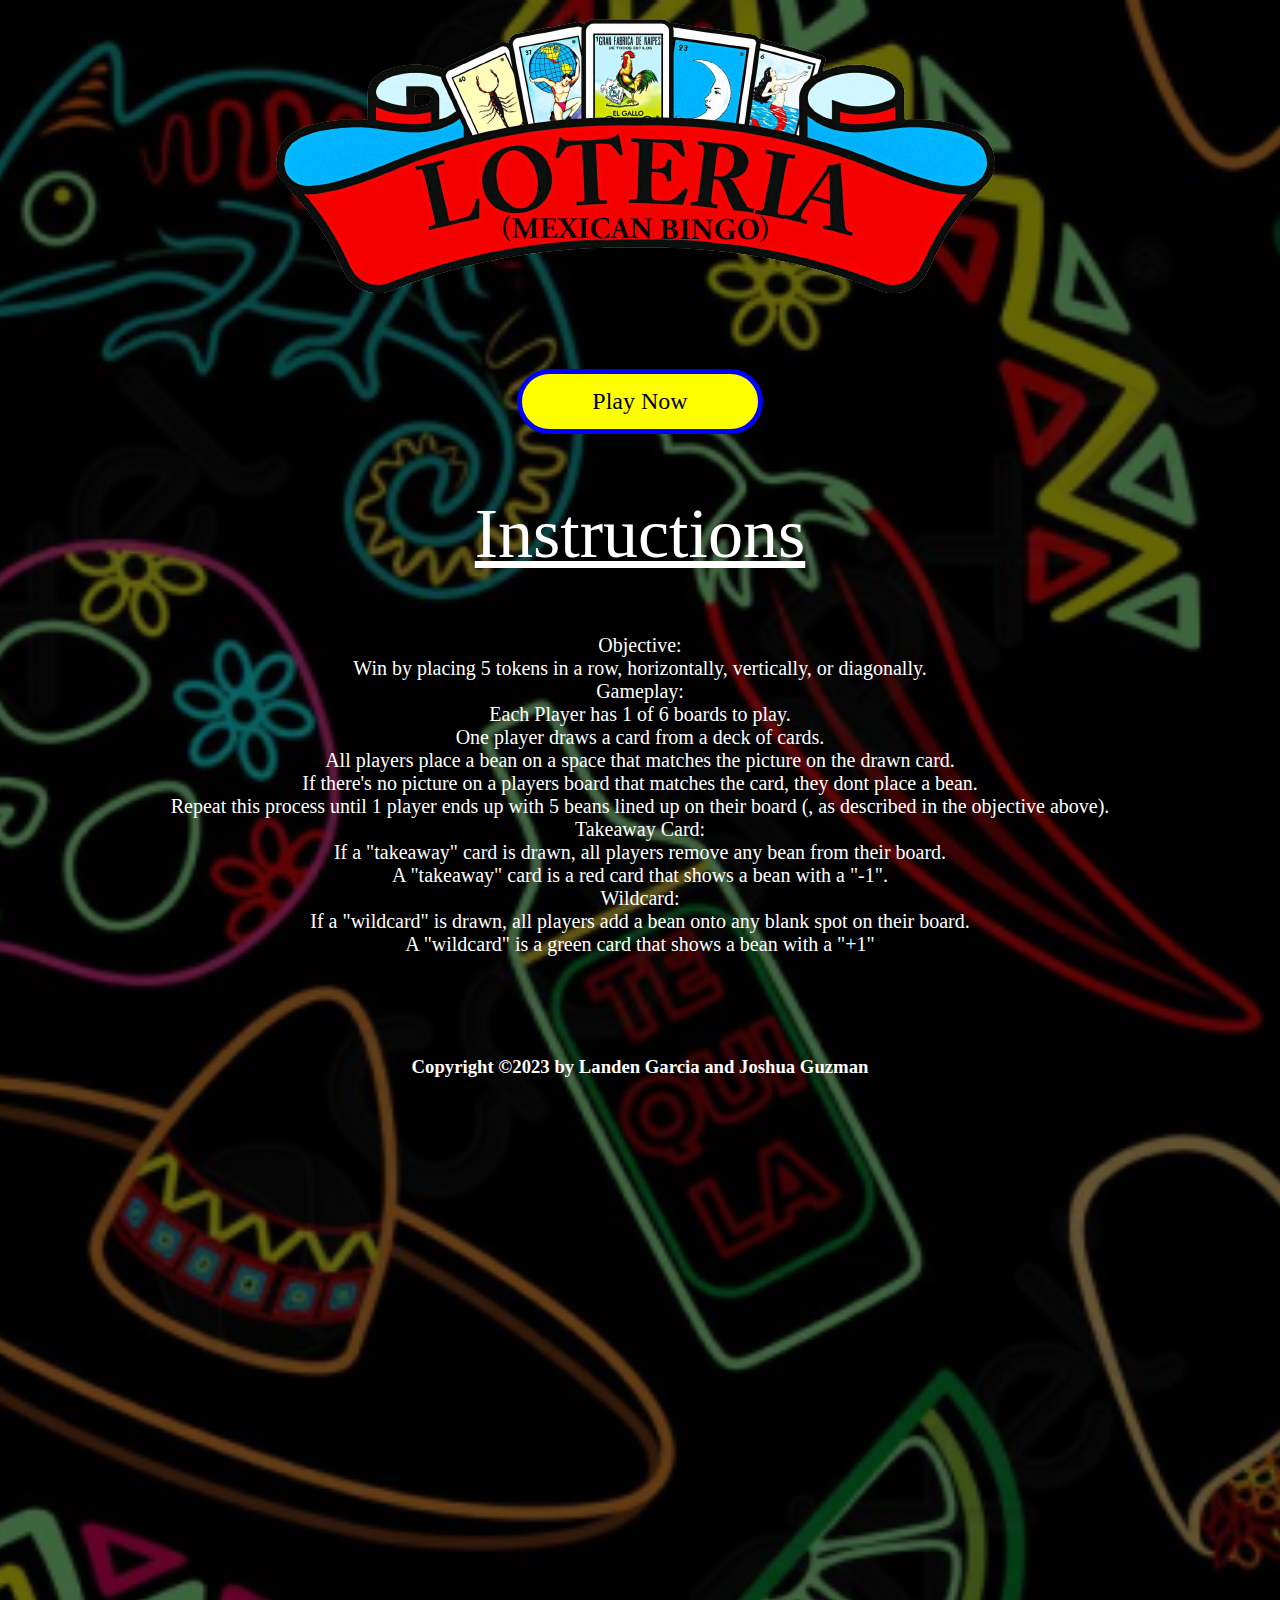
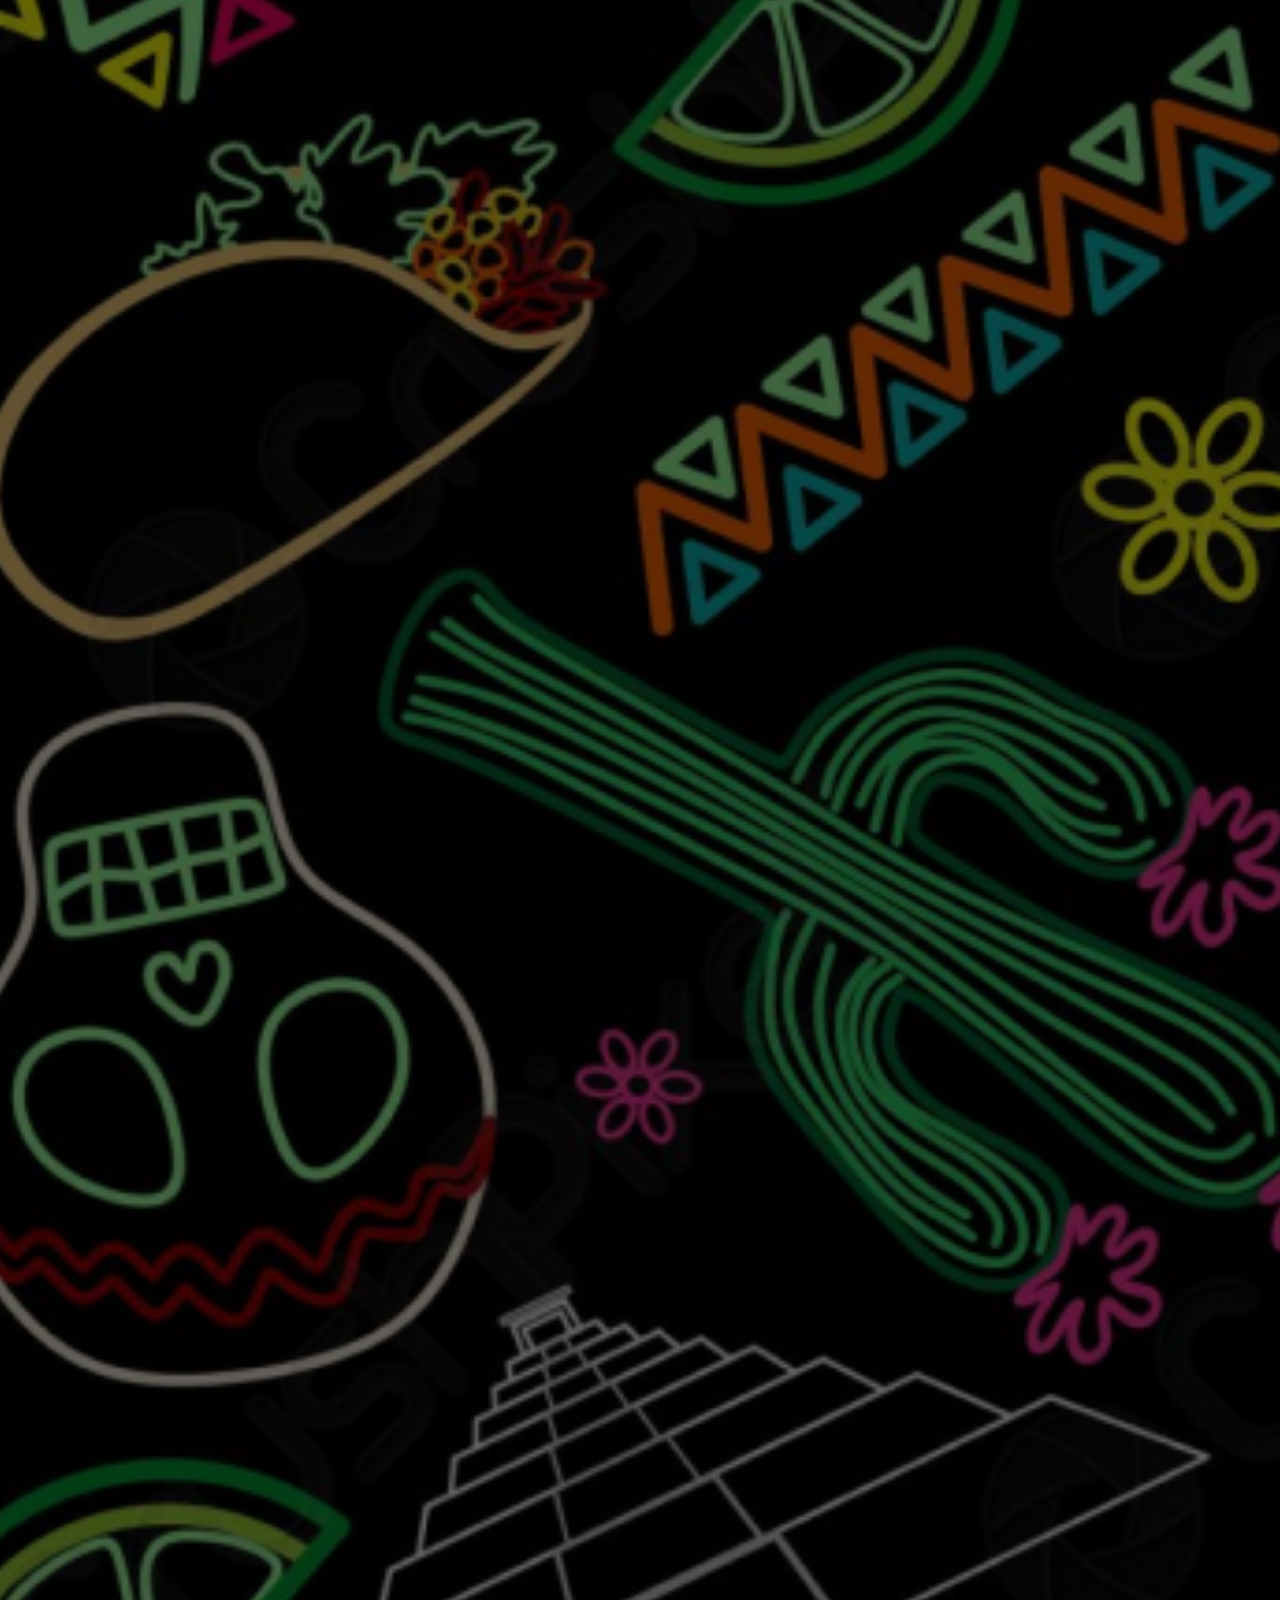
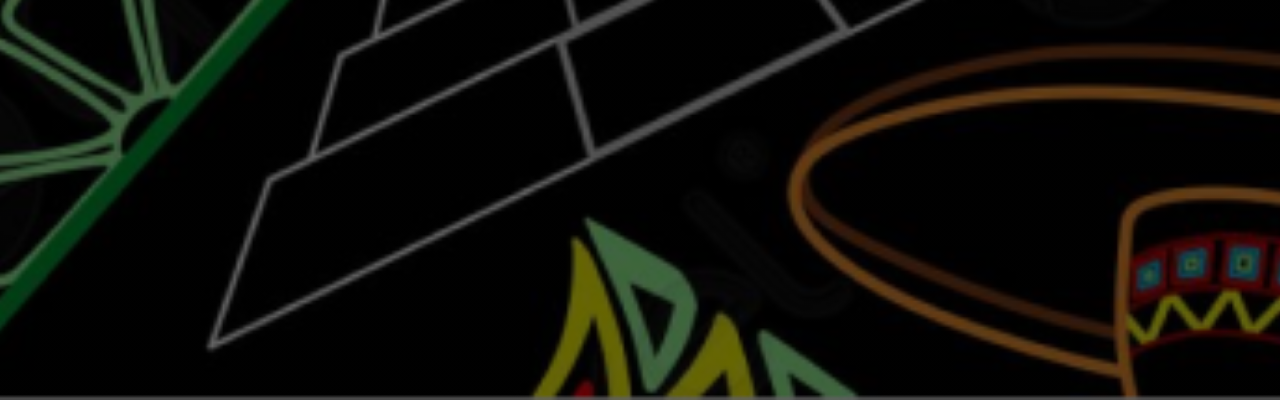
==== index.html @ bf4d7c87 "Code" ====
<!DOCTYPE html>
<html lang="en">
<head>
    <meta charset="UTF-8">
    <meta http-equiv="X-UA-Compatible" content="IE=edge">
    <meta name="viewport" content="width=device-width, initial-scale=1.0">
    <link rel ="stylesheet" href="styles.css">
    <title>Loteria</title>
</head>
<body>
    <div class="hero">
        <div class="logo">
            <a href="index.html">
            <img src="images/logo.png">
            </a>
        </div>
        <div class="content">
            <a href="boards.html">Play Now</a>
            <h2>Instructions</h2>
            <li class="titles">Objective:</li>
            <li>Win by placing 5 tokens in a row, horizontally, vertically, or diagonally.</li>
            <li class="titles">Gameplay:</li>
            <li>Each Player has 1 of 6 boards to play.</li>
            <li>One player draws a card from a deck of cards.</li>
            <li>All players place a bean on a space that matches the picture on the drawn card.</li>
            <li>If there's no picture on a players board that matches the card, they dont place a bean.</li>
            <li>Repeat this process until 1 player ends up with 5 beans lined up on their board (, as described in the objective above).</li>
            <li class="titles">Takeaway Card:</li>
            <li>If a "takeaway" card is drawn, all players remove any bean from their board.</li>
            <li>A "takeaway" card is a red card that shows a bean with a "-1".</li>
            <li class="titles">Wildcard:</li>
            <li>If a "wildcard" is drawn, all players add a bean onto any blank spot on their board.</li>
            <li>A "wildcard" is a green card that shows a bean with a "+1"</li>
            <h3>Copyright ©2023 by Landen Garcia and Joshua Guzman</h3>
        </div>
    </div>
    
</body>
</html>
---- styles.css ----
*{
    margin: 0;
    padding: 0;
    box-sizing: border-box;
}
.hero{
    width: 100%;
    height: 400vh;
    background-image: linear-gradient(rgba(0,0,0,0.6),rgba(0,0,0,0.6)), url(images/background.PNG);
    background-size: cover;
    background-position: center;
    position: relative;
}
.logo{
    text-align: center;
}
.content{
    text-align: center;
}
.content a{
    text-decoration: none;
    display: inline-block;
    color: black;
    font-size: 24px;
    border: 5px solid blue;
    background-color: yellow;
    padding:14px 70px;
    border-radius: 50px;
    margin-top: 50px;
    transition: 0.5s;
}
.content a:hover{
    -webkit-text-stroke:2px #fff;
    background-color: red;
    color: transparent;
}
.content h2{
    margin: 60px;
    font-size: 70px;
    color: #fff;
    font-weight: 100;
    text-decoration: underline;
}
.content h3{
    margin: 100px;
    color: #fff;
}
.content li{
    margin: 0 auto;
    text-align: center;
    justify-content: center;
    font-size: 20px;
    color: #fff;
}
::-webkit-scrollbar{
    width: 15px;
}
::-webkit-scrollbar-track{
    background: #d1e5ff;
}
::-webkit-scrollbar-thumb{
    background: linear-gradient(#3df014, #ee0a3f);
    border-radius: 10px;
}
.content2 li{
    margin: 0 auto;
    text-align: center;
    justify-content: center;
    font-size: 40px;
    color: #fff;
    text-decoration: none;
    list-style: none;
}
.titles{
    list-style: none;
    text-decoration: none;
    font-size: 20px;
    color: #fff;
}
.boards{
    display: flex;
    flex-wrap: wrap;
    justify-content: space-evenly;
    
}
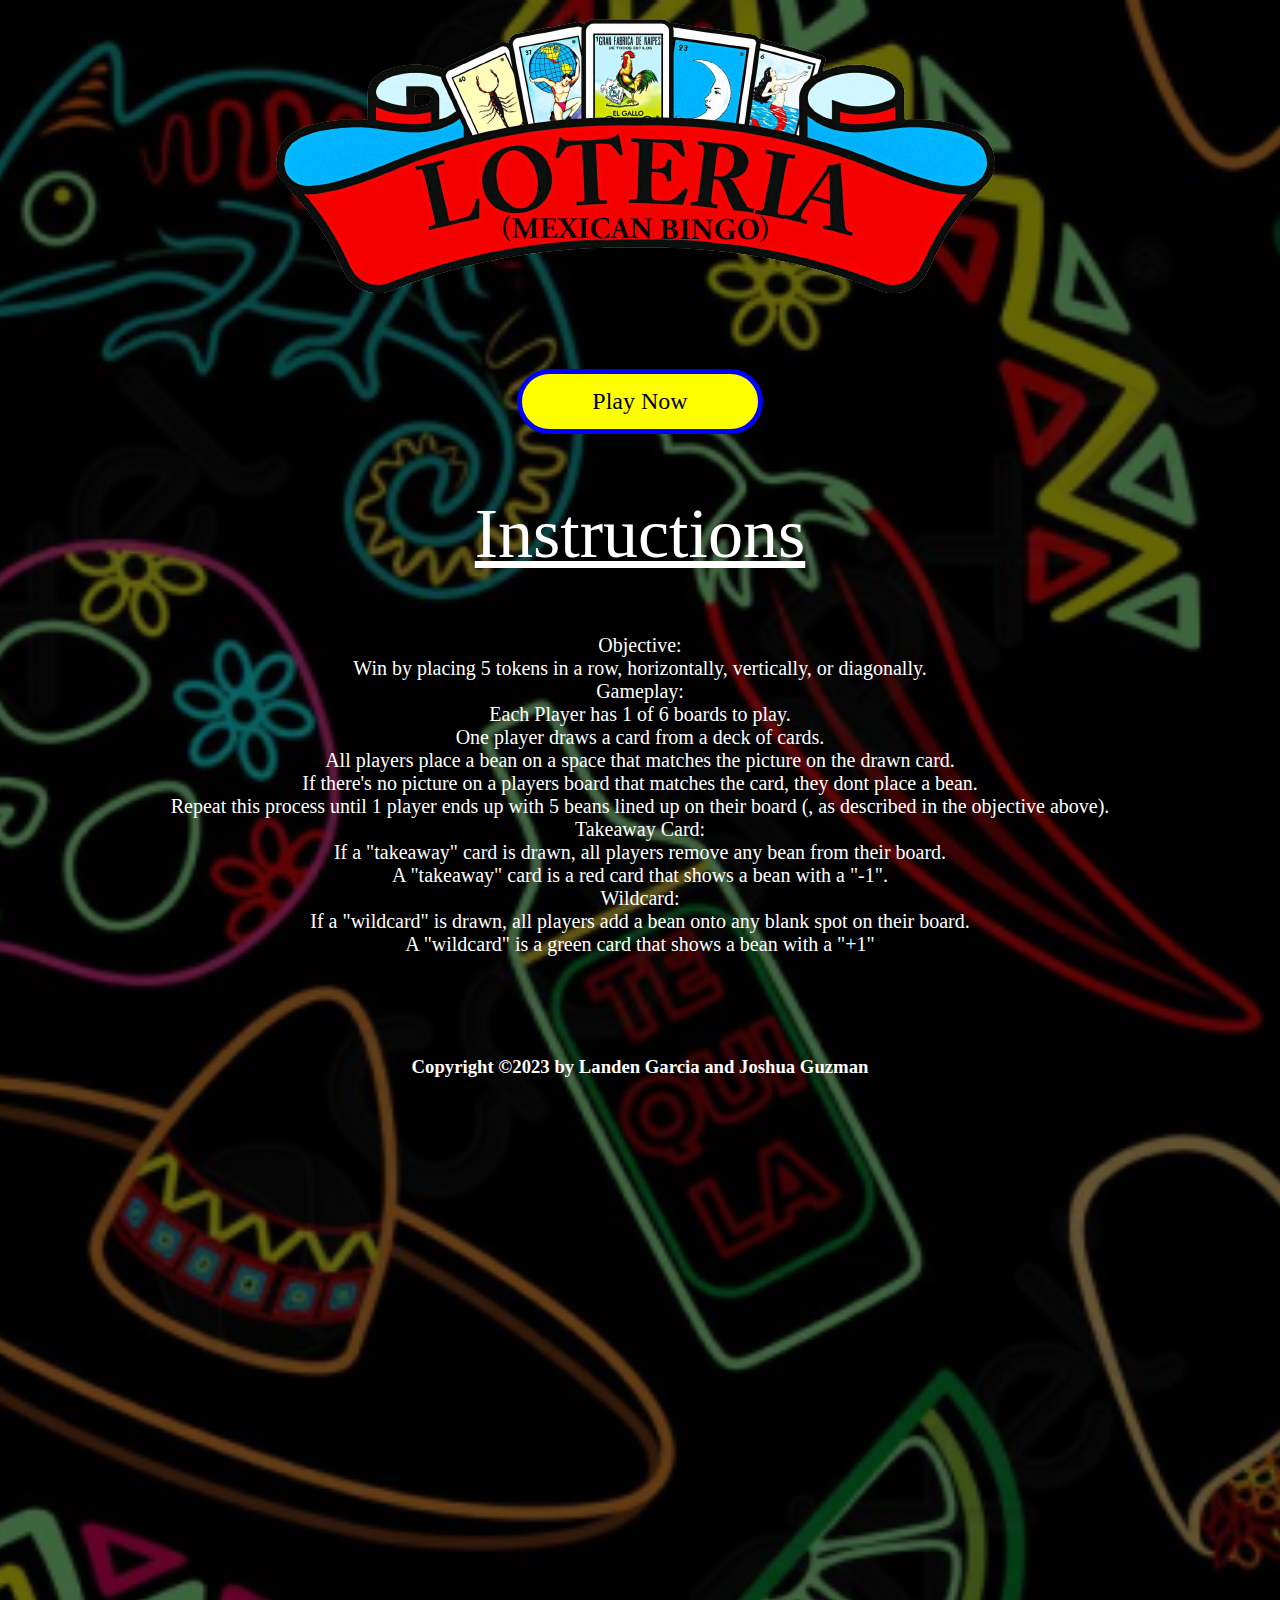
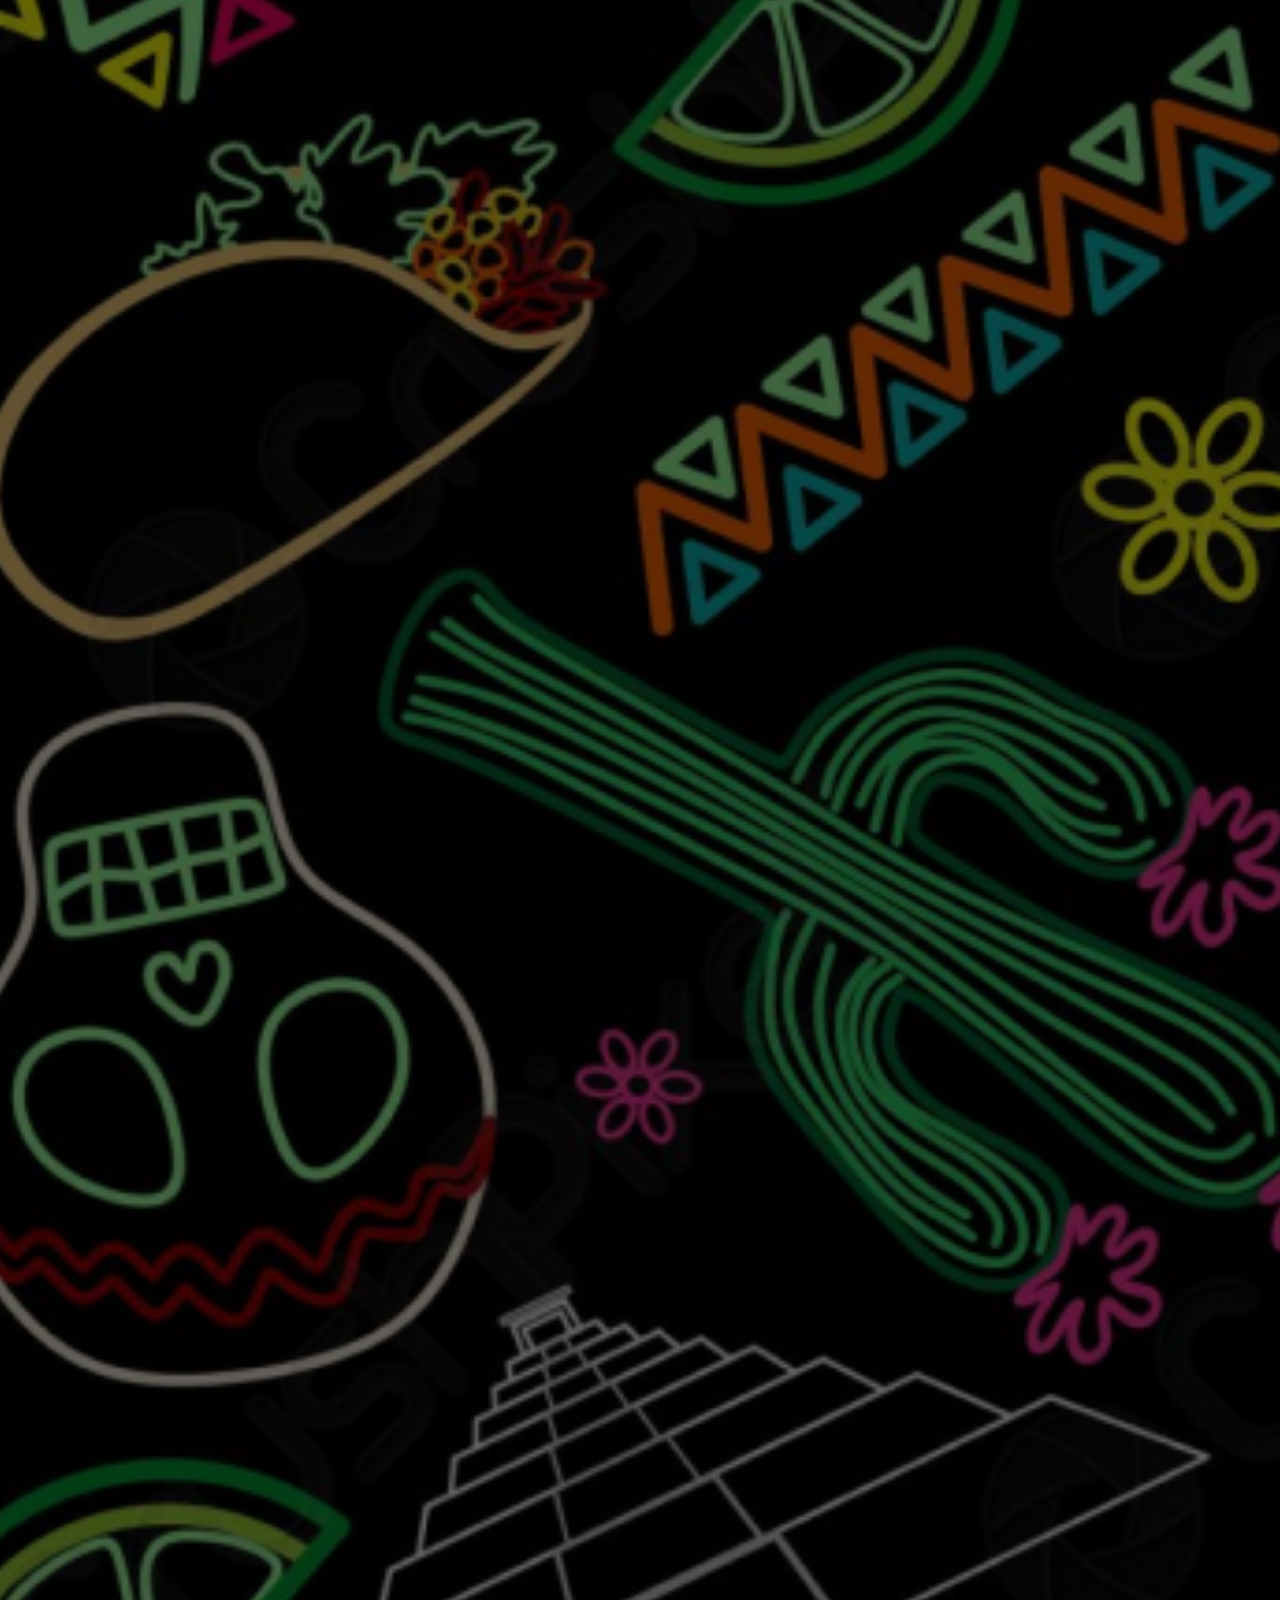
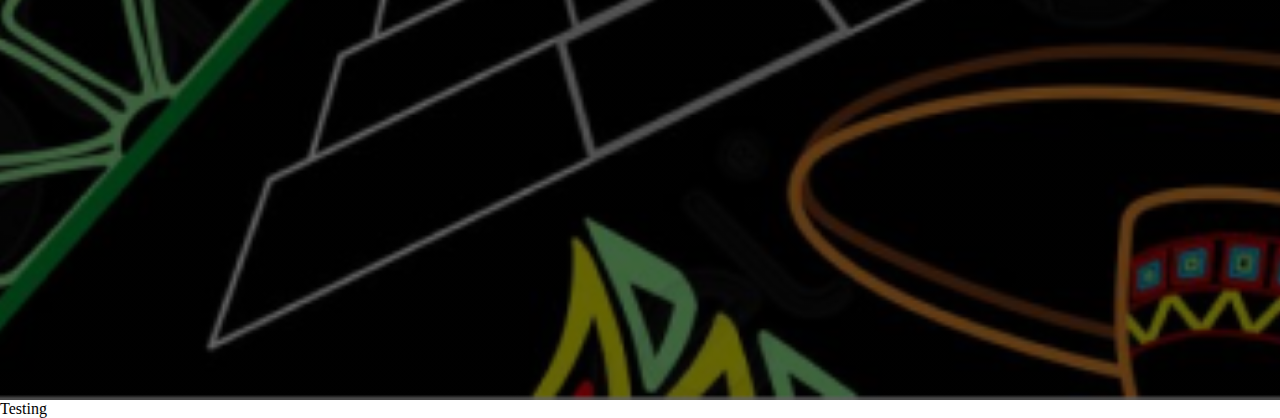
==== commit 1c111d00: "Testing" ====
--- a/index.html
+++ b/index.html
@@ -36,4 +36,6 @@
     </div>
     
 </body>
-</html>+</html>
+
+Testing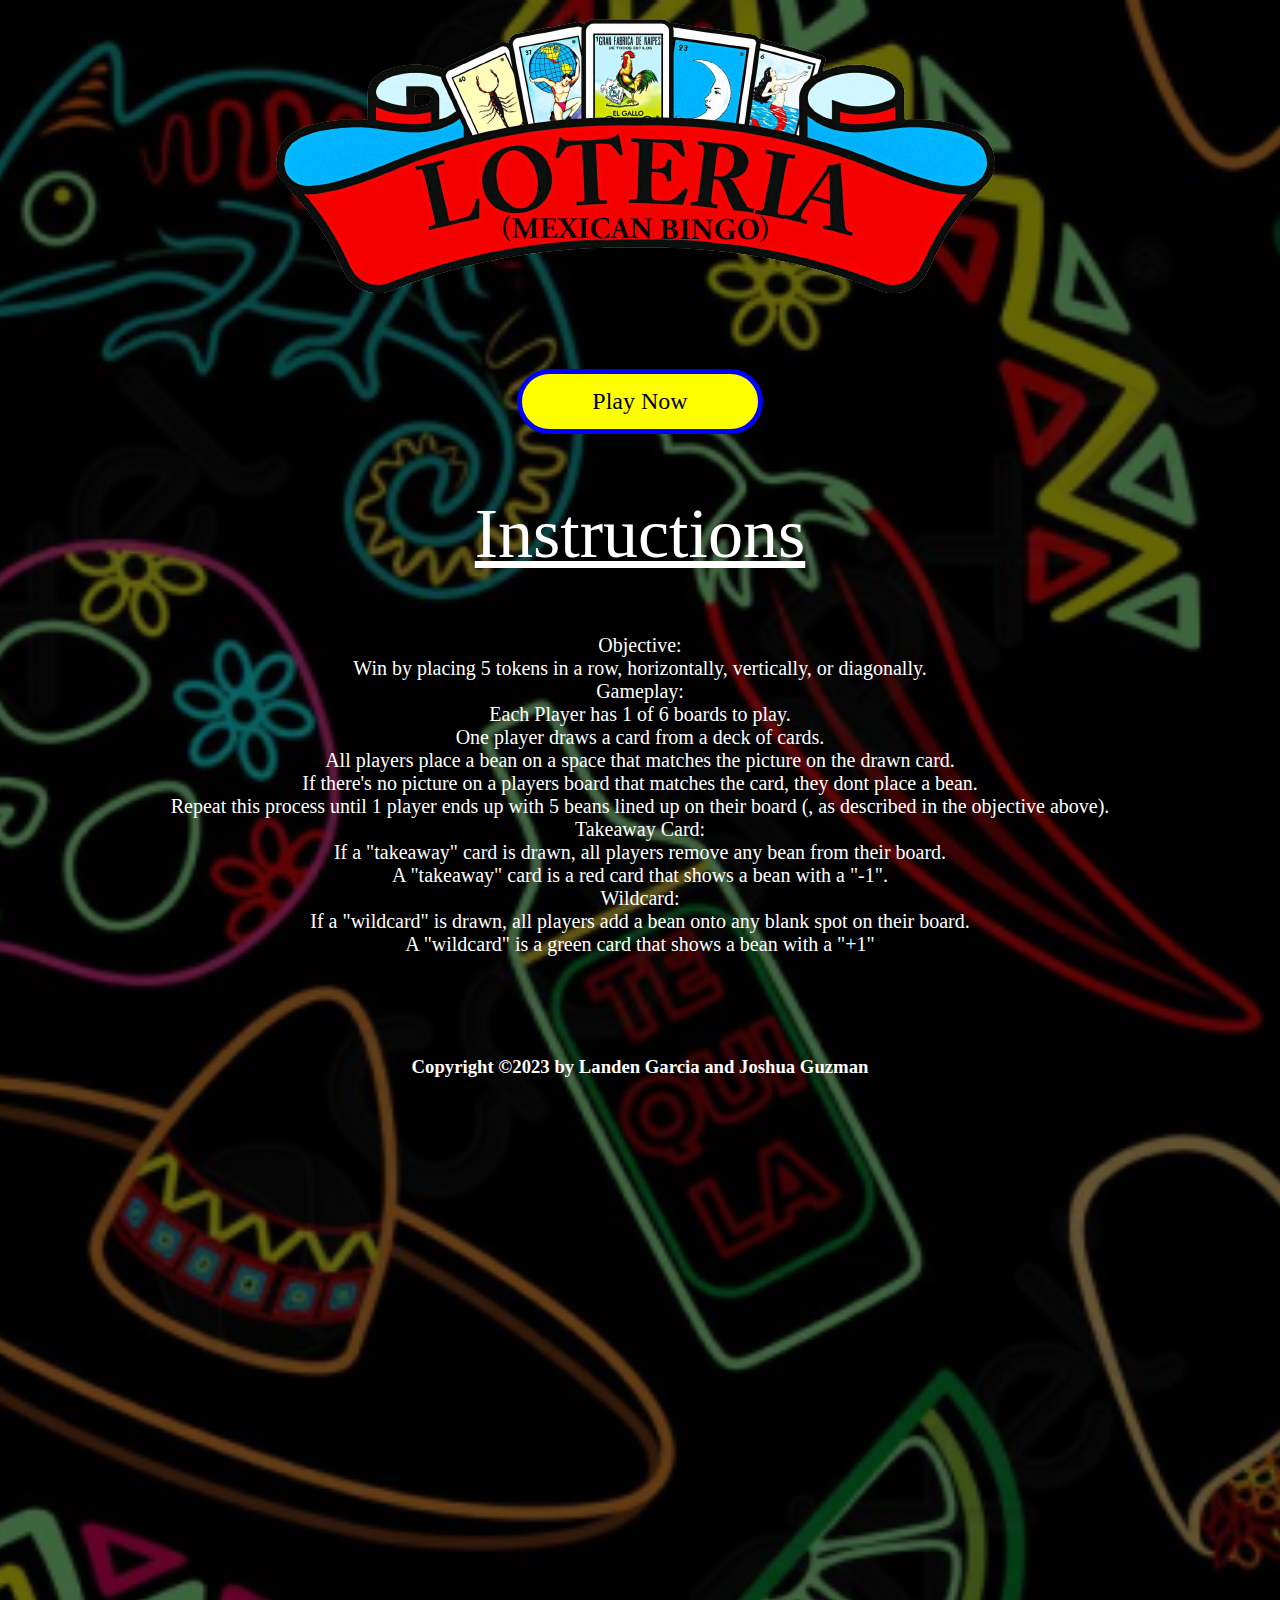
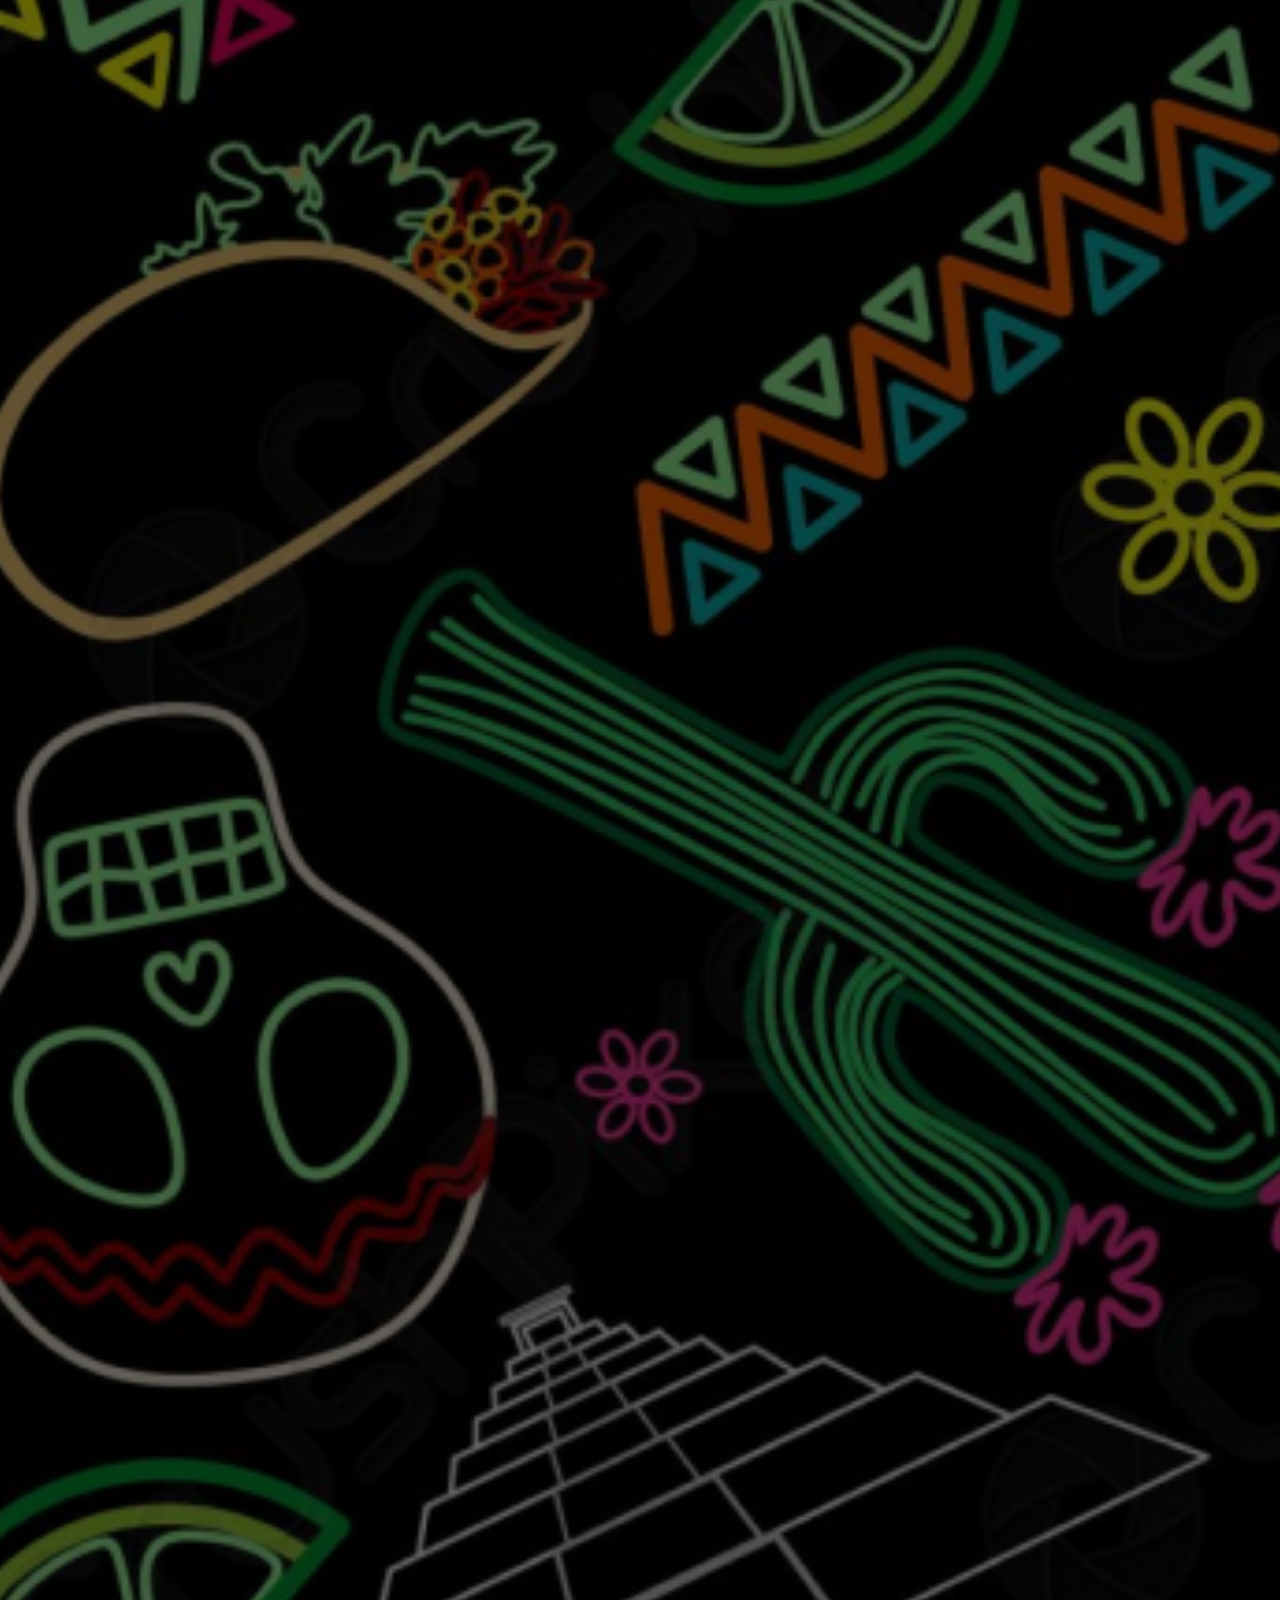
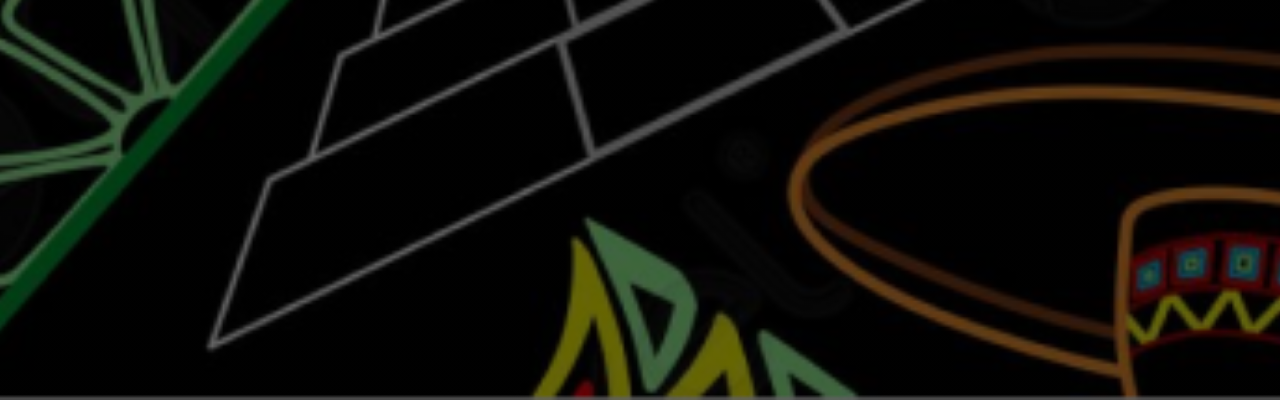
==== commit d040032a: "Undid "Testing"" ====
--- a/index.html
+++ b/index.html
@@ -36,6 +36,4 @@
     </div>
     
 </body>
-</html>
-
-Testing+</html>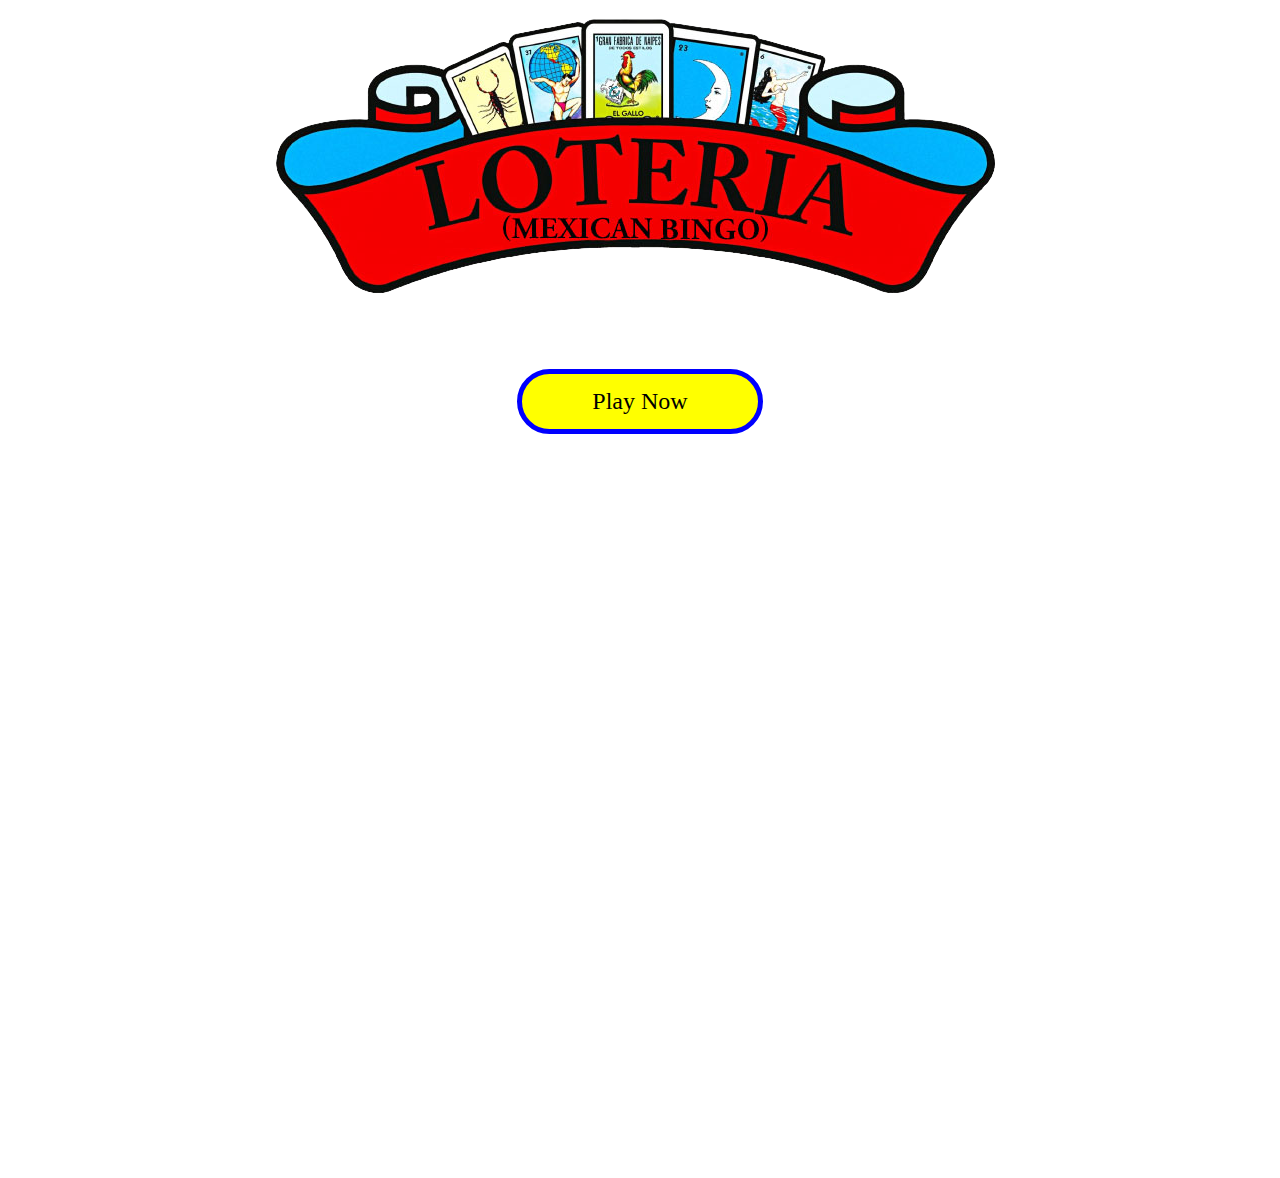
==== commit e1ed5ed0: "Update to Index.html" ====
--- a/index.html
+++ b/index.html
@@ -8,7 +8,7 @@
     <title>Loteria</title>
 </head>
 <body>
-    <div class="hero">
+    <div class="hero2">
         <div class="logo">
             <a href="index.html">
             <img src="images/logo.png">
@@ -31,9 +31,9 @@
             <li class="titles">Wildcard:</li>
             <li>If a "wildcard" is drawn, all players add a bean onto any blank spot on their board.</li>
             <li>A "wildcard" is a green card that shows a bean with a "+1"</li>
-            <h3>Copyright ©2023 by Landen Garcia and Joshua Guzman</h3>
+            <h3>Copyright ©2023 by Joshua Guzman and Landen Garcia</h3>
         </div>
     </div>
-    
+    <script src="script.js"></script>
 </body>
-</html>+</html>
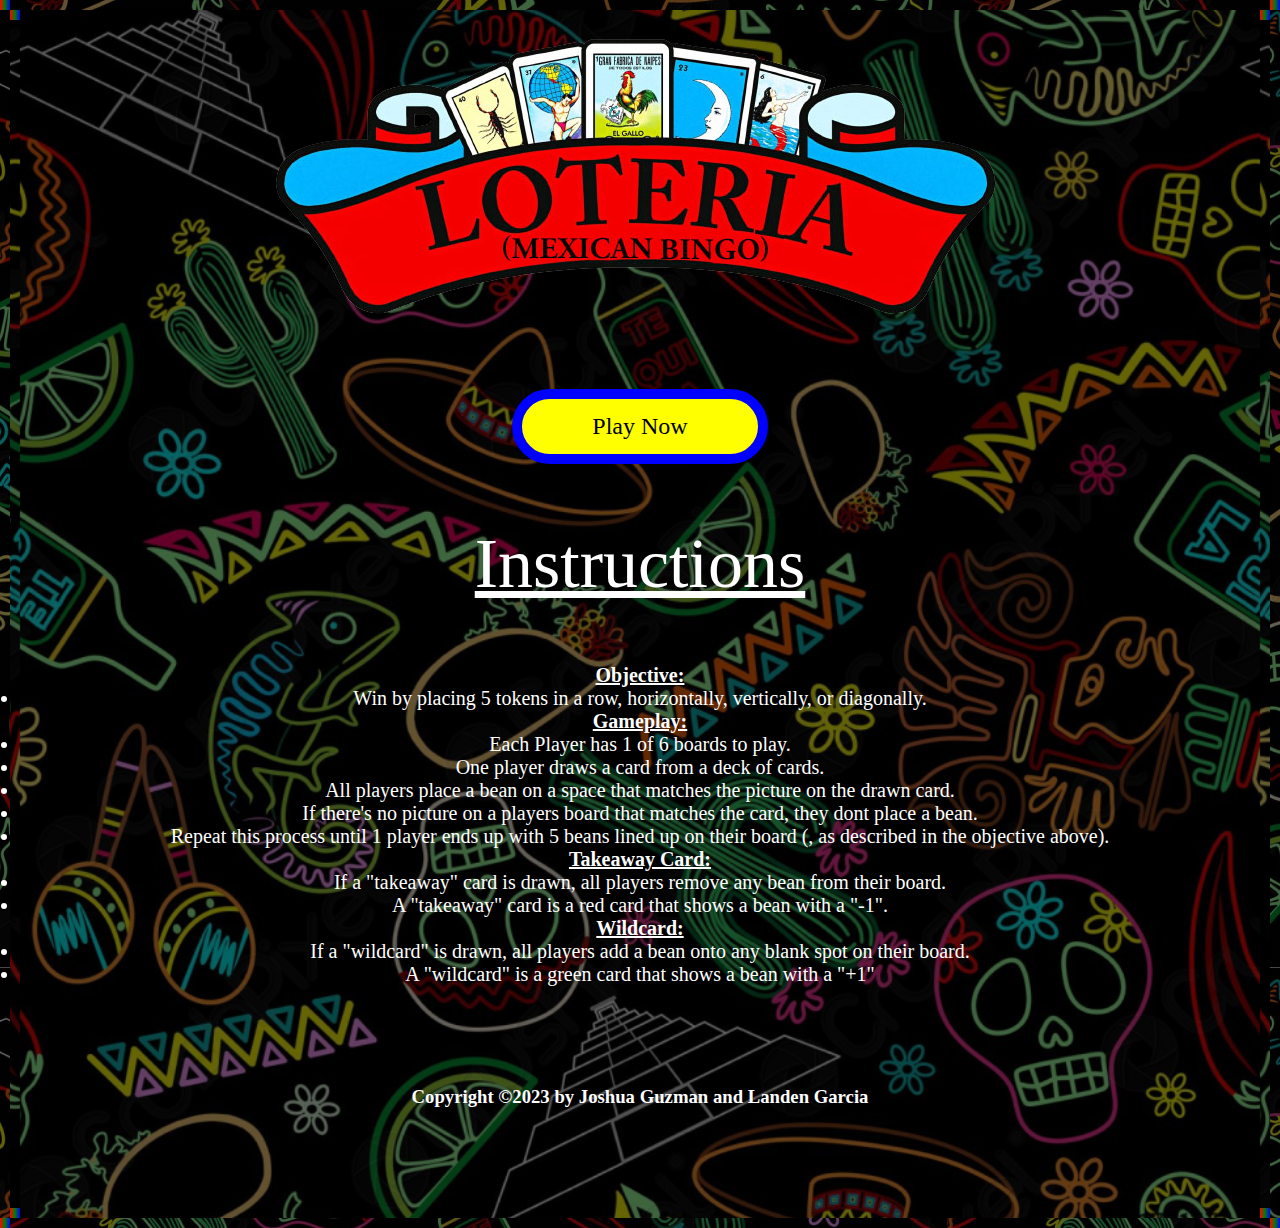
==== commit 0ea9ff22: "Hide and show stuff when board is clicked on" ====
--- a/index.html
+++ b/index.html
@@ -9,7 +9,7 @@
 </head>
 <body>
     <div class="hero2">
-        <div class="logo">
+        <div id="logo">
             <a href="index.html">
             <img src="images/logo.png">
             </a>
--- a/styles.css
+++ b/styles.css
@@ -1,28 +1,40 @@
+
 *{
     margin: 0;
     padding: 0;
     box-sizing: border-box;
 }
+body {
+  background-image: linear-gradient(rgba(0,0,0,0.6),rgba(0,0,0,0.6)), url(images/background.PNG);
+  border: 10px solid;
+    animation: rgbGamingEffect 5s ease-in-out infinite;
+    border-image: linear-gradient(to right,red, green, blue);
+}
+
 .hero{
     width: 100%;
-    height: 400vh;
-    background-image: linear-gradient(rgba(0,0,0,0.6),rgba(0,0,0,0.6)), url(images/background.PNG);
+    height: 110vh;
     background-size: cover;
     background-position: center;
     position: relative;
 }
-.logo{
+.hero-board{
+  width: 100%;
+    height: fit-content;  
+}
+
+#logo{
     text-align: center;
 }
 .content{
     text-align: center;
 }
 .content a{
+  border: 10px solid blue;
     text-decoration: none;
     display: inline-block;
     color: black;
     font-size: 24px;
-    border: 5px solid blue;
     background-color: yellow;
     padding:14px 70px;
     border-radius: 50px;
@@ -52,17 +64,7 @@
     font-size: 20px;
     color: #fff;
 }
-::-webkit-scrollbar{
-    width: 15px;
-}
-::-webkit-scrollbar-track{
-    background: #d1e5ff;
-}
-::-webkit-scrollbar-thumb{
-    background: linear-gradient(#3df014, #ee0a3f);
-    border-radius: 10px;
-}
-.content2 li{
+#content2 li{
     margin: 0 auto;
     text-align: center;
     justify-content: center;
@@ -73,13 +75,202 @@
 }
 .titles{
     list-style: none;
-    text-decoration: none;
+    text-decoration: underline;
     font-size: 20px;
     color: #fff;
-}
-.boards{
+    font-weight: bold;
+}
+.hero2{
+    width: 100%;
+    height: fit-content;
+    background-image: linear-gradient(rgba(0,0,0,0.6),rgba(0,0,0,0.6)), url(images/background.PNG);
+    background-size: cover;
+    background-position: center;
+    position: relative;
+    border: 10px solid;
+    animation: rgbGamingEffect 5s ease-in-out infinite;
+    border-image: linear-gradient(to right,red, green, blue);
+}
+.hero3{
+    width: 100%;
+    height: 200vh;
+    background-image: linear-gradient(rgba(0,0,0,0.6),rgba(0,0,0,0.6)), url(images/background.PNG);
+    background-size: cover;
+    background-position: center;
+    position: relative;
+}
+.hero3 header {
+    display: flex;
+    flex-direction: column;
+    align-items: center;
+    color: #fff;
+  }
+ 
+  .hero3 .scores-container {
+    display: flex;
+    justify-content: center;
+    margin-top: 20px;
+    color: #fff;
+  }
+ 
+  .hero3 .scores-container > div {
+    text-align: center;
+    margin: 0 100px;
+    color: #fff;
+  }
+ 
+  .hero3 .scores-container > div p {
+    margin: 0;
+    font-size: 24px;
+    font-weight: bold;
+    color: #fff;
+  }
+ 
+  .hero3 .scores-container > div p span {
+    font-size: 36px;
+    color: #fff;
+  }
+  .whole-container{
     display: flex;
     flex-wrap: wrap;
+    justify-content: center;
     justify-content: space-evenly;
-    
-}
+  }
+  .board-container {
+    display: flex;
+    flex-wrap: wrap;
+    justify-content: center;
+    align-items: center;
+    border: 10px solid black;
+    box-sizing: border-box;
+    max-width: 500px;
+    margin: 16px;
+    animation: rgbGamingEffect 5s ease-in-out infinite;
+    border-image: linear-gradient(to right,red, green, blue);
+  }
+ @keyframes rgbGamingEffect {
+    0% {
+      border-image: linear-gradient(to right, red, green, blue) 1;
+    }
+    25% {
+      border-image: linear-gradient(to right, blue, red, green) 1;
+    }
+    50% {
+      border-image: linear-gradient(to right, green, blue, red) 1;
+    }
+    75% {
+      border-image: linear-gradient(to right, red, green, blue) 1;
+    }
+    100% {
+      border-image: linear-gradient(to right, blue, red, green) 1;
+    }
+  }
+  .row {
+    display: grid;
+    grid-template-columns: repeat(5, 1fr);
+  }
+ 
+  .cell {
+    display: flex;
+    justify-content: center;
+    align-items: center;
+  }
+ 
+  .card {
+    width: 100%;
+    height: 100%;
+    border-radius: 10px;
+    box-shadow: 0px 5px 10px rgba(0, 0, 0, 0.1);
+  }
+ 
+  .card img {
+    display: block;
+    width: 100%;
+    height: 100%;
+    object-fit: cover;
+    border-radius: 10px;
+  }
+
+  #gameplay{
+    display: none;
+  }
+
+  #player-board{
+    display: flex;
+    justify-content: center;
+  }
+  #player-board > img{
+    /* font-size: 60px; */
+    /* background-color: green; */
+    height: auto;
+    width: 30%;
+  }
+
+  #cpu1-board > img{
+    /* font-size: 60px; */
+    /* background-color: blue; */
+    width: 125px;
+    height: auto;
+    margin: 20px;
+    border-radius: 10px;
+  }
+  #cpu2-board > img{
+    /* font-size: 60px;
+    background-color: red; */
+    width: 125px;
+    height: auto;
+    margin: 20px;
+    border-radius: 10px;
+  }
+  #score{
+    display: flex;
+    flex-direction: row;
+    justify-content: space-evenly;
+    background-color: rgb(3, 23, 88);
+    height: fit-content;
+    color: #fff;
+    font-weight: bold;
+    font-size: 25px;
+    text-align: center;
+    padding: 5px;
+  }
+  #deck > img {
+    /* background-color: pink; */
+    width: 125px;
+    height: auto;
+    margin: 20px;
+    border-radius: 10px;
+  }
+  #bean-placement-token{
+    display: flex;
+    justify-content: center; 
+  }
+  #bean-placement-token > img{
+    /* background-color: orange; */
+    width: 50px;
+    height: auto;
+    margin: 20px;
+  }
+  #board-selection{
+    opacity: 1;
+    transition: opacity 0.5s ease-out;
+    display: block;
+  }
+  #board-selection.hidden{
+    opacity: 0;
+    display: none;
+  }
+  .cpu-row{
+    display: flex;
+    justify-content: space-evenly;
+    flex-direction:row;
+  }
+
+.board img {
+  width: 100%;
+}
+
+.board {
+  background-color: pink;
+}
+
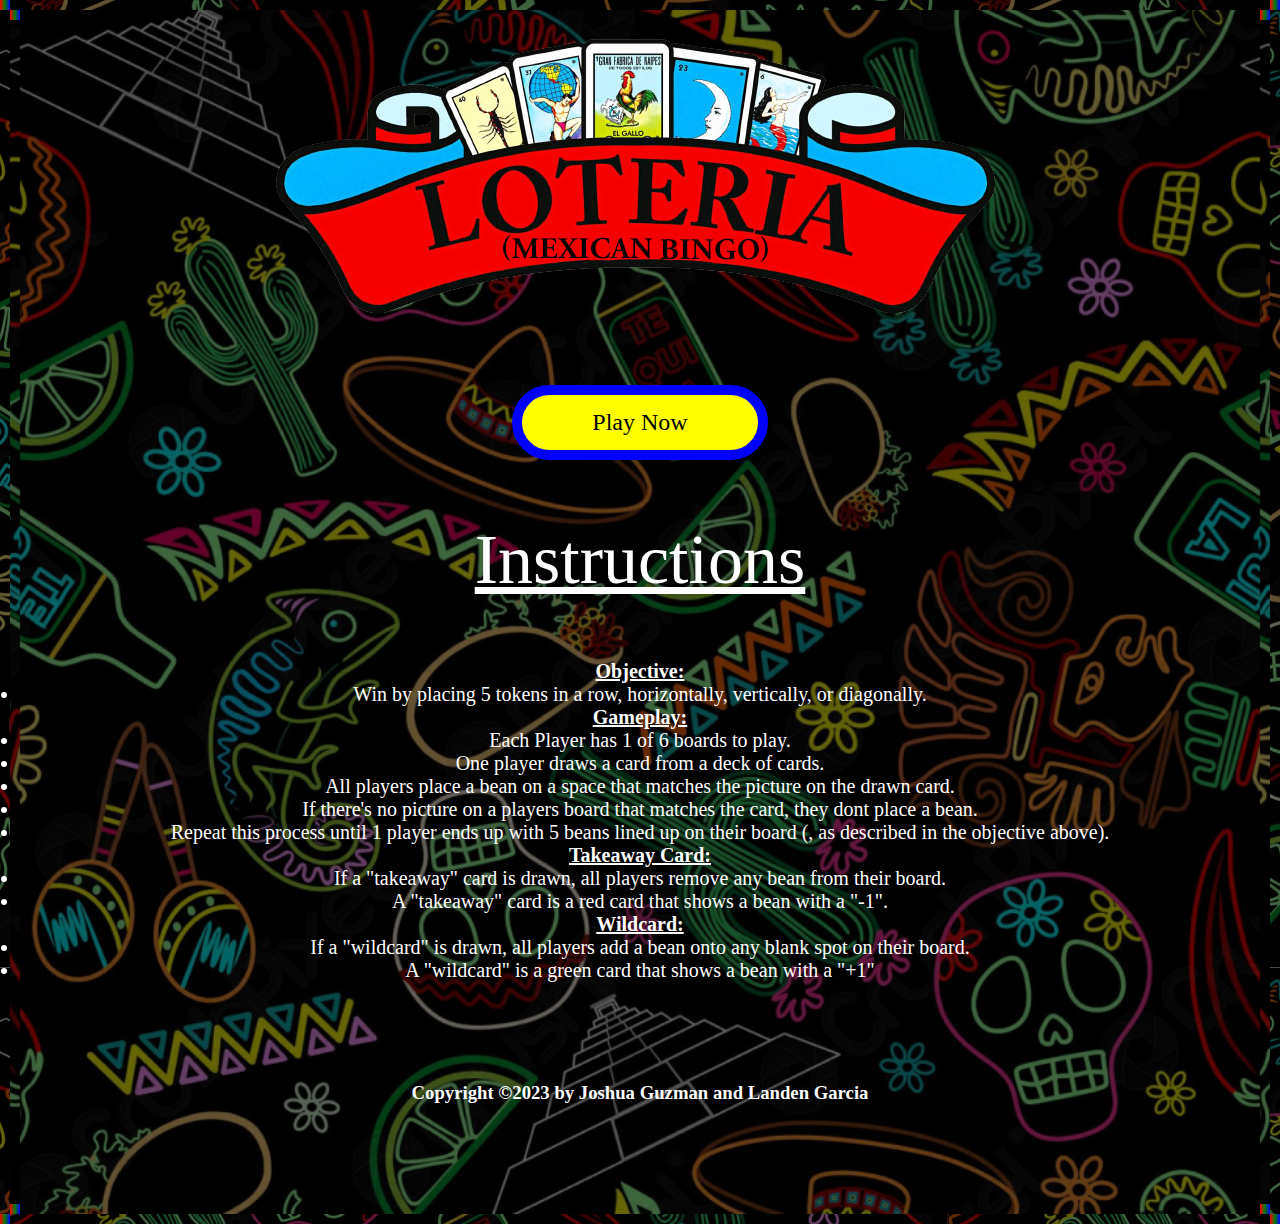
==== commit e77f4d63: "Edited styles" ====
--- a/index.html
+++ b/index.html
@@ -10,7 +10,6 @@
 <body>
     <div class="hero2">
         <div id="logo">
-            <a href="index.html">
             <img src="images/logo.png">
             </a>
         </div>
--- a/styles.css
+++ b/styles.css
@@ -20,11 +20,19 @@
 }
 .hero-board{
   width: 100%;
-    height: fit-content;  
+  height: fit-content;  
 }
 
 #logo{
-    text-align: center;
+    display: flex;
+    justify-content: center;
+}
+#logo > img{
+  max-width: 90%;
+}
+.back-button{
+  position: fixed;
+  margin: 10px;
 }
 .content{
     text-align: center;
@@ -200,23 +208,17 @@
     justify-content: center;
   }
   #player-board > img{
-    /* font-size: 60px; */
-    /* background-color: green; */
     height: auto;
     width: 30%;
   }
 
   #cpu1-board > img{
-    /* font-size: 60px; */
-    /* background-color: blue; */
     width: 125px;
     height: auto;
     margin: 20px;
     border-radius: 10px;
   }
   #cpu2-board > img{
-    /* font-size: 60px;
-    background-color: red; */
     width: 125px;
     height: auto;
     margin: 20px;
@@ -235,7 +237,6 @@
     padding: 5px;
   }
   #deck > img {
-    /* background-color: pink; */
     width: 125px;
     height: auto;
     margin: 20px;
@@ -246,7 +247,6 @@
     justify-content: center; 
   }
   #bean-placement-token > img{
-    /* background-color: orange; */
     width: 50px;
     height: auto;
     margin: 20px;
